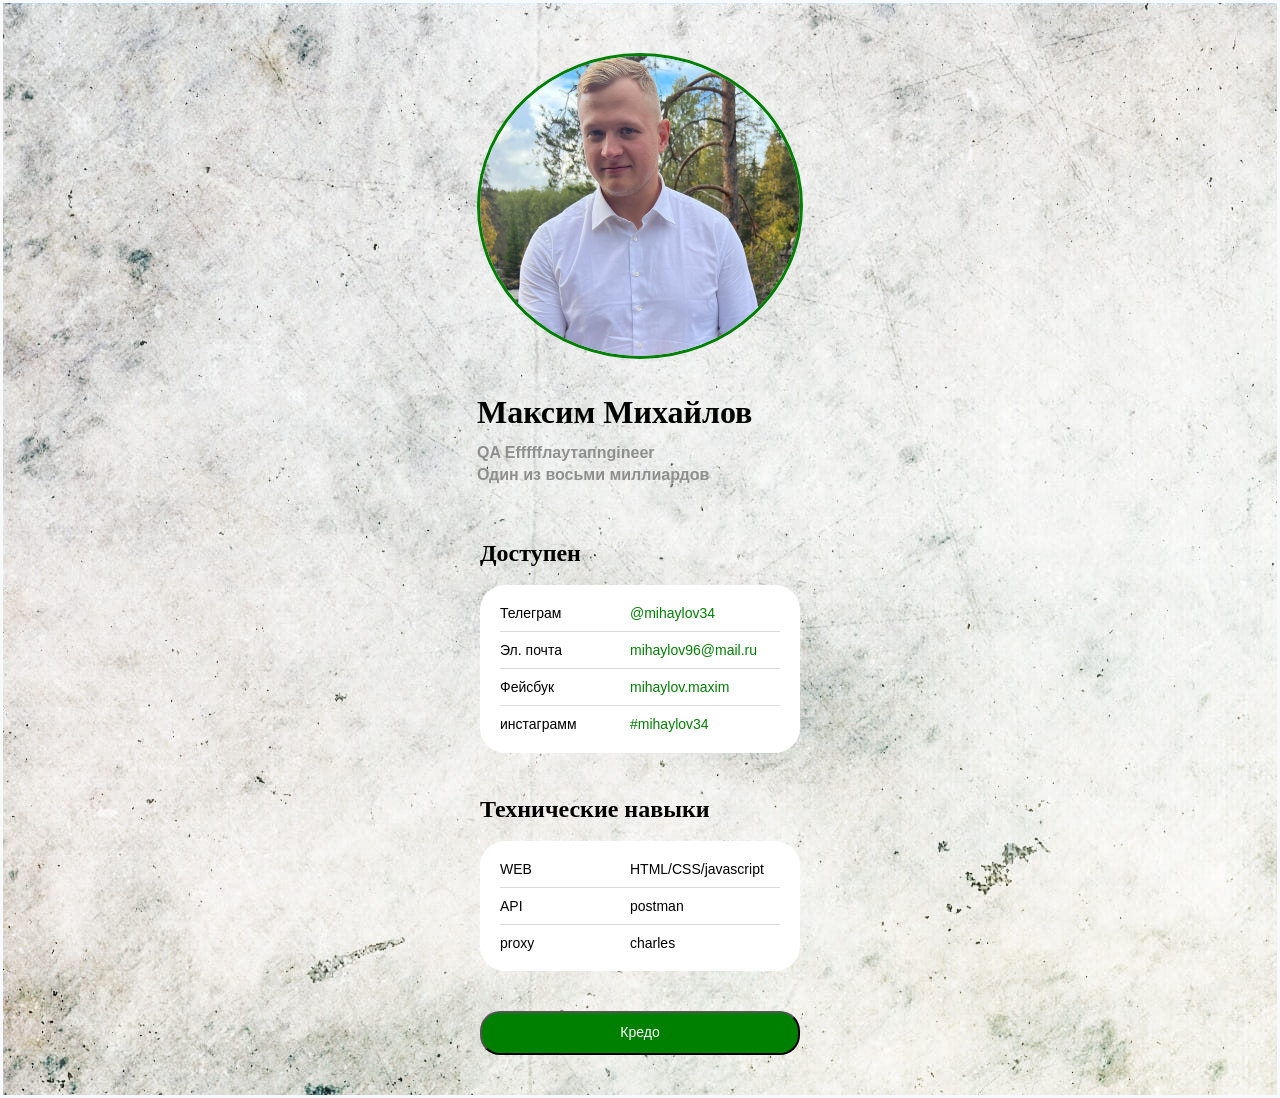
==== index.html @ e6ace0d9 "ааа" ====
<!DOCTYPE html>
<html lang="en">
  <head>
    <meta charset="UTF-8" />
    <meta http-equiv="X-UA-Compatible" content="IE=edge" />
    <meta name="viewport" content="width=device-width, initial-scale=1.0" />
    <link href="./normalize.css" rel="stylesheet" />
    <link href="./style.css" rel="stylesheet" />
    <link type="Image/x-icon" href="334.png" rel="icon">
    <title>Document</title>
  </head>
  <body>
    <header class="header">
      <img src="./avatar.png" alt="avatar" class="header__avatar" width="320" height="300" />
      <h1 class="header__title">Максим Михайлов</h1>
       <h2 class="header__subtitle">QA Efffffлаутапngineer</h2>
      <h3 class="header__subtitle">Один из восьми миллиардов</h3>
    </header>
    <main>
      <section class="links">
        <h2 class="links__header">Доступен</h2>
        <ul class="links__container">
          <li class="links__link">
            <p class="links__title">Телеграм</p>
            <a class="linsk__link" href="http://t.me/mihaylov34">@mihaylov34</a>
          </li>
          <li class="links__link">
            <p class="links__title">Эл. почта</p>
            <a class="linsk__link" href="mailto:mihaylov96@mail.ru"
              >mihaylov96@mail.ru</a
            >
          </li>
          <li class="links__link">
            <p class="links__title">Фейсбук</p>
            <a class="linsk__link" href="https://www.facebook.com/profile.php?id=100086972243587&mibextid=LQQJ4d"
              >mihaylov.maxim</a
            >
          </li>
          <li class="links__link">
            <p class="links__title">инстаграмм</p>
            <a class="linsk__link" href="https://instagram.com/mihaylov34?igshid=YmMyMTA2M2Y="
              >#mihaylov34</a
            >
          </li>
         
        </ul>
      </section>
      <section class="links">
        <h2 class="links__header">Технические навыки</h2>
        <ul class="links__container">
          <li class="links__link">
            <p class="links__title">WEB</p>
            <a class="links__title">HTML/CSS/javascript</a>
          </li>
          <li class="links__link">
            <p class="links__title">API</p>
            <a class="links__title">postman</a>
          </li>
          <li class="links__link">
            <p class="links__title">proxy</p>
            <a class="links__title">charles</a>
          </li>
          
        </ul>
      </section>
    </main>
    <footer>
      <button type = "button" class="button-link" href=""> Кредо 

    </footer>
    <script type="text/javascript" src="js.js"></script>
    <link type="Image/x-icon" href="333.png" rel="icon">

  </body>
</html>
---- style.css ----
body {
  font-family: "Helvetica";
  background-color: #fdfbfb;
  color:black;
  display: flex;
  flex-direction: column;
  justify-content: center;
  align-items: center;
  background:url(pxf.jpg);
  border: 3px solid rgb(248, 249, 250); 

}

.header {
  margin: 50px 0;
}

.header__avatar {
  border-radius: 50%;
  border: 3px solid green; 
}

.header__title {
  margin: 30px 0 10px 0;
  font-size: 32px;
  line-height: 1.2;
  font-family: "Helvetica Neue";
}

.header__subtitle {
  color: #8f8f8f;
  font-size: 16px;
  line-height: 1.4;
  margin: 0;
}

.links {
  width: 320px;
  margin-bottom: 40px;
}

.links__header {
  font-family: "Helvetica Neue";
  font-size: 24px;
  line-height: 1.4;
  margin: 0 0 15px 0;
}

.links__container {
  list-style-type: none;
  background: #ffffff;
  border-radius: 25px;
  display: flex;
  flex-direction: column;
  align-items: flex-start;
  padding: 20px 20px 10px;
  gap: 10px;
  flex: none;
  order: 1;
  flex-grow: 0;
  box-sizing: border-box;
  margin: 0;
}

.links__link,
.links__title {
  font-size: 14px;
  font-size: 1.4;
}

.links__link {
  display: flex;
  flex-direction: row;
  align-items: flex-start;
  padding: 0px 0px 10px;
  gap: 30px;
  border-bottom: 1px solid #dadada;
  width: 280px;
}

.links__link:last-child {
  border-bottom: none;
}

.linsk__link,
.links__link:visited {
  text-decoration: none;
  color: green;
}

.links__title {
  margin: 0;
  min-width: 100px;
}

footer {
  margin: 0 0 40px 0;
}
.button-link {
  box-sizing: border-box;
  display: flex;
  flex-direction: row;
  justify-content: center;
  align-items: center;
  padding: 10px;
  width: 320px;
  background: green;
  border-radius: 20px;

  font-size: 14px;
  line-height: 1.4;

  color: #ffffff;
  text-decoration: none;
}
img:hover {
  border: 3px solid green; /* Параметры рамки */
  border-radius: 70px; /* Радиус скругления */
    display: inline-block; 
    overflow: hidden; /* Скрываем всё за контуром */
    transition: 2s; /* Время эффекта */
    display: block; 
    transform: scale(1.1); /* Увеличиваем масштаб */
  }
  
 }
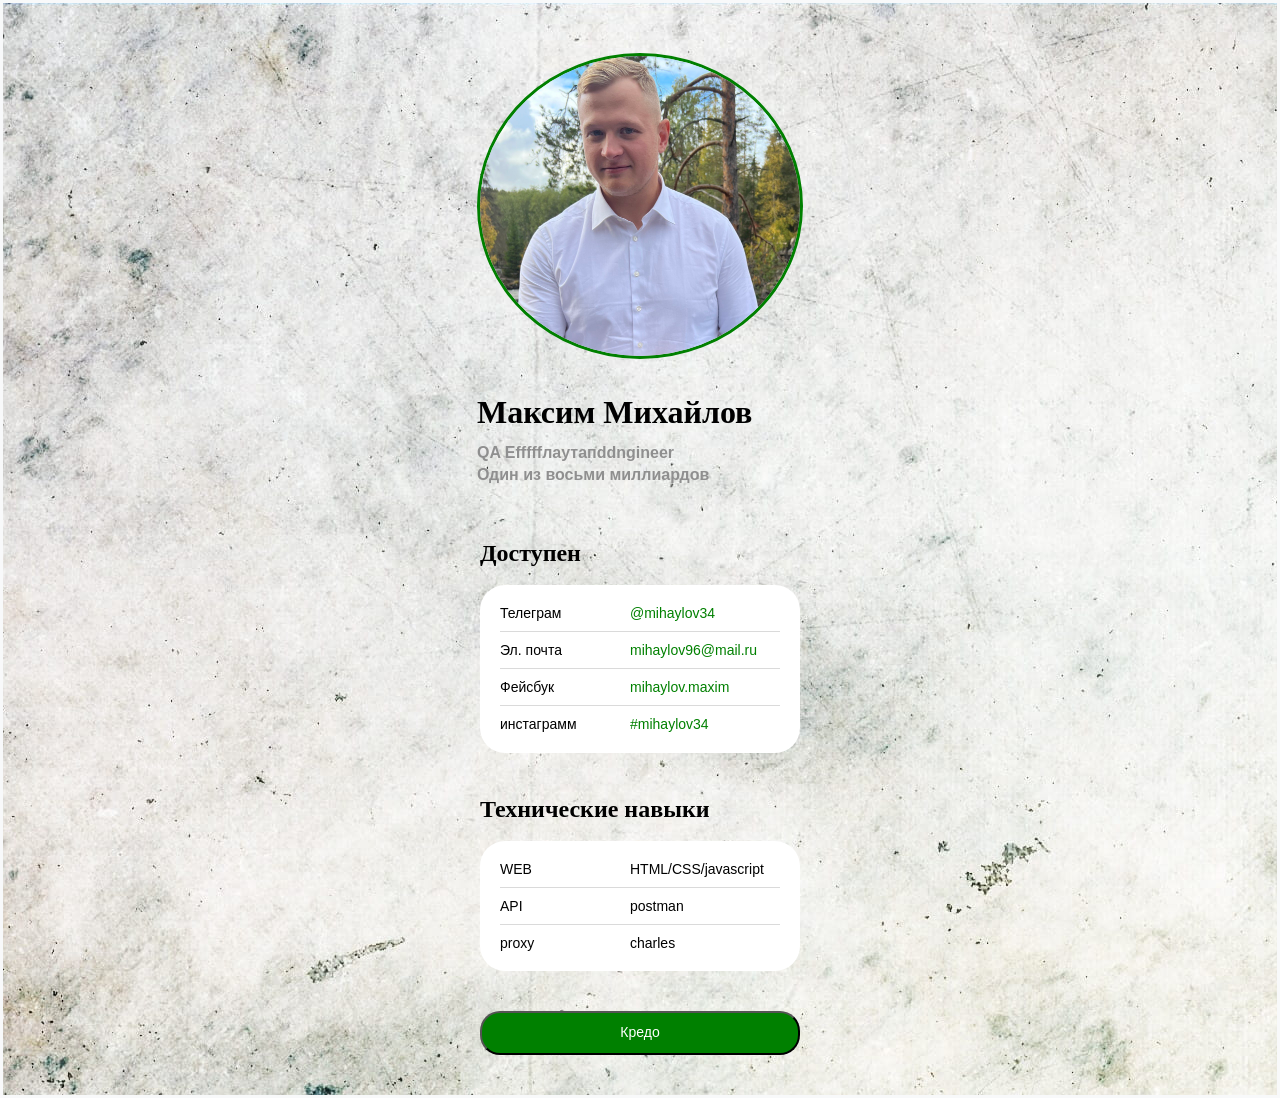
==== commit 0154fb86: "ввв" ====
--- a/index.html
+++ b/index.html
@@ -13,7 +13,7 @@
     <header class="header">
       <img src="./avatar.png" alt="avatar" class="header__avatar" width="320" height="300" />
       <h1 class="header__title">Максим Михайлов</h1>
-       <h2 class="header__subtitle">QA Efffffлаутапngineer</h2>
+       <h2 class="header__subtitle">QA Efffffлаутапddngineer</h2>
       <h3 class="header__subtitle">Один из восьми миллиардов</h3>
     </header>
     <main>
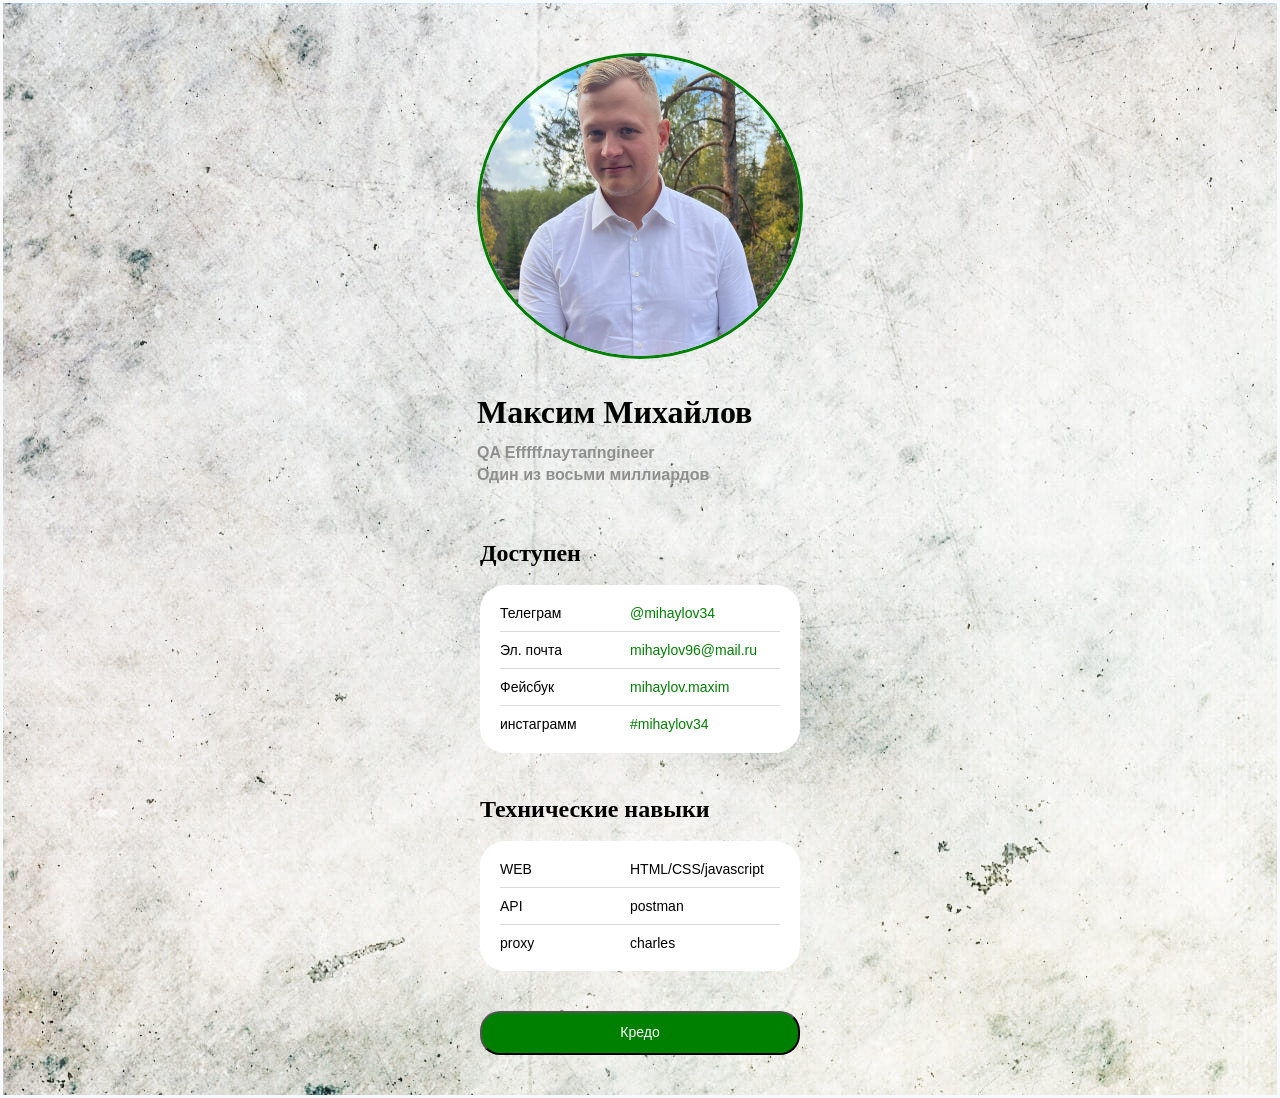
==== commit b4339f5c: "Merge pull request #1 from mihaylov34/findev-234 ааа" ====
--- a/index.html
+++ b/index.html
@@ -13,7 +13,7 @@
     <header class="header">
       <img src="./avatar.png" alt="avatar" class="header__avatar" width="320" height="300" />
       <h1 class="header__title">Максим Михайлов</h1>
-       <h2 class="header__subtitle">QA Efffffлаутапddngineer</h2>
+       <h2 class="header__subtitle">QA Efffffлаутапngineer</h2>
       <h3 class="header__subtitle">Один из восьми миллиардов</h3>
     </header>
     <main>
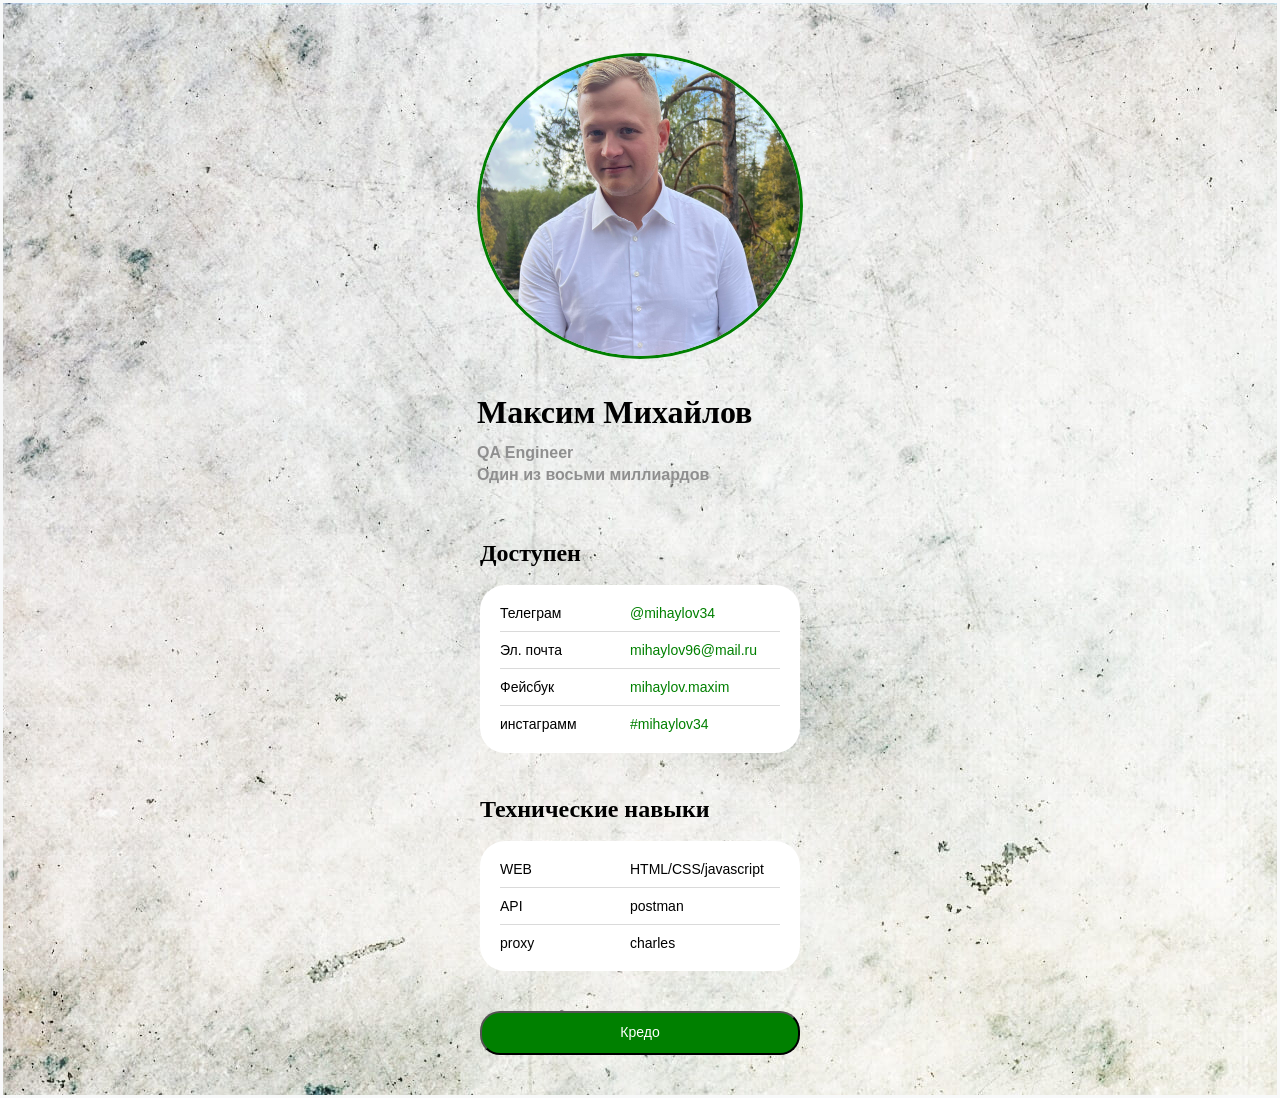
==== commit 50b3468c: "добавил заголовок" ====
--- a/index.html
+++ b/index.html
@@ -13,7 +13,7 @@
     <header class="header">
       <img src="./avatar.png" alt="avatar" class="header__avatar" width="320" height="300" />
       <h1 class="header__title">Максим Михайлов</h1>
-       <h2 class="header__subtitle">QA Efffffлаутапngineer</h2>
+       <h2 class="header__subtitle">QA Engineer</h2>
       <h3 class="header__subtitle">Один из восьми миллиардов</h3>
     </header>
     <main>
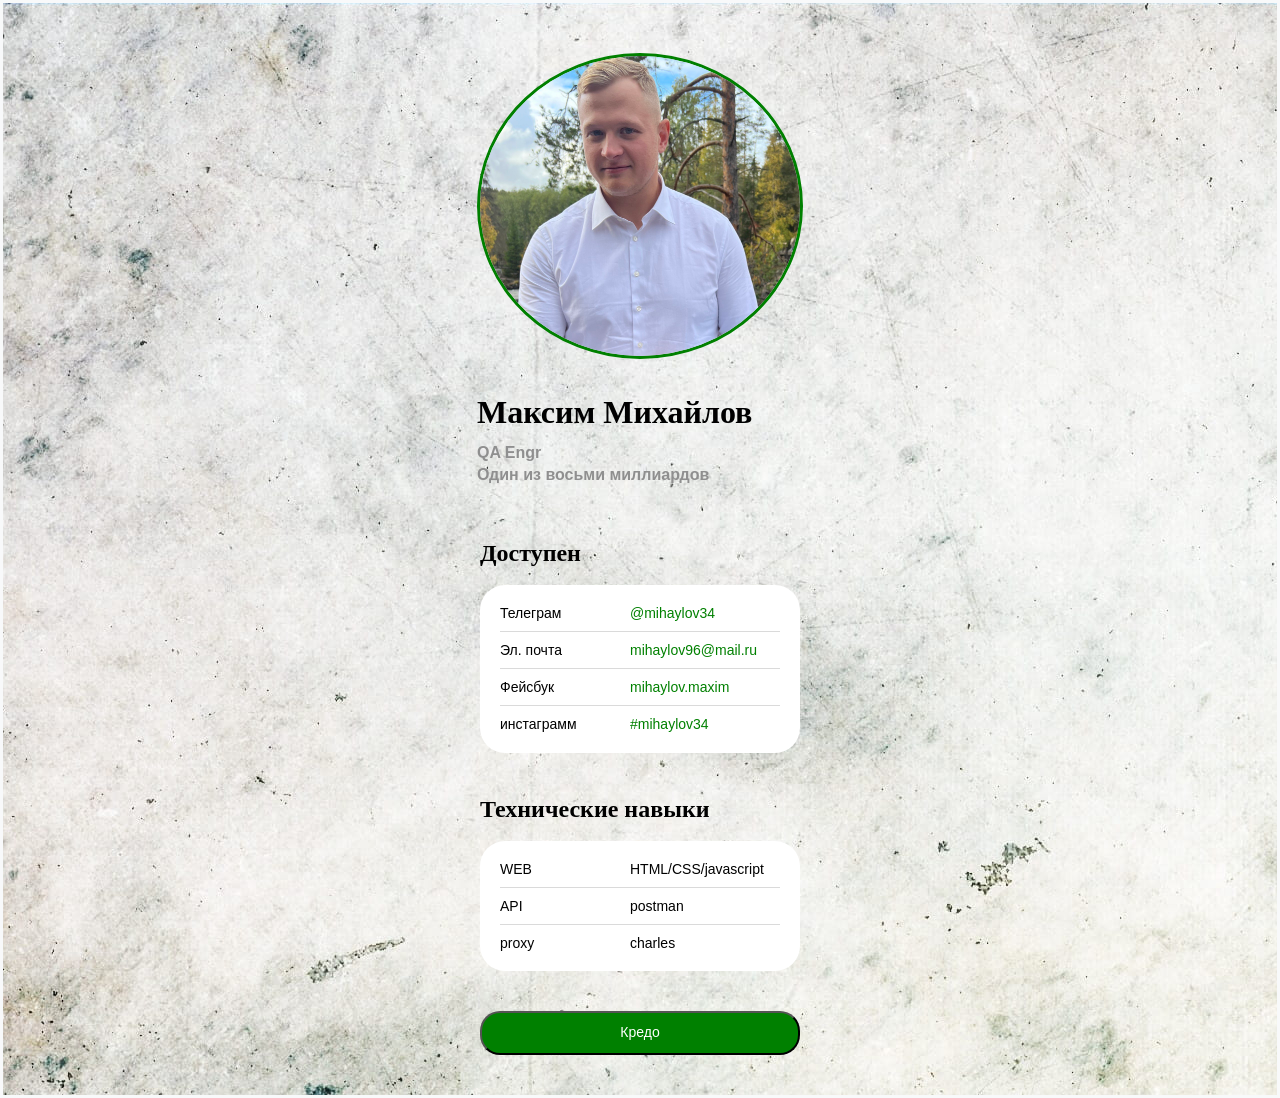
==== commit fb8ebbc5: "заголовоdк" ====
--- a/index.html
+++ b/index.html
@@ -13,7 +13,7 @@
     <header class="header">
       <img src="./avatar.png" alt="avatar" class="header__avatar" width="320" height="300" />
       <h1 class="header__title">Максим Михайлов</h1>
-       <h2 class="header__subtitle">QA Engineer</h2>
+       <h2 class="header__subtitle">QA  Engr</h2>
       <h3 class="header__subtitle">Один из восьми миллиардов</h3>
     </header>
     <main>
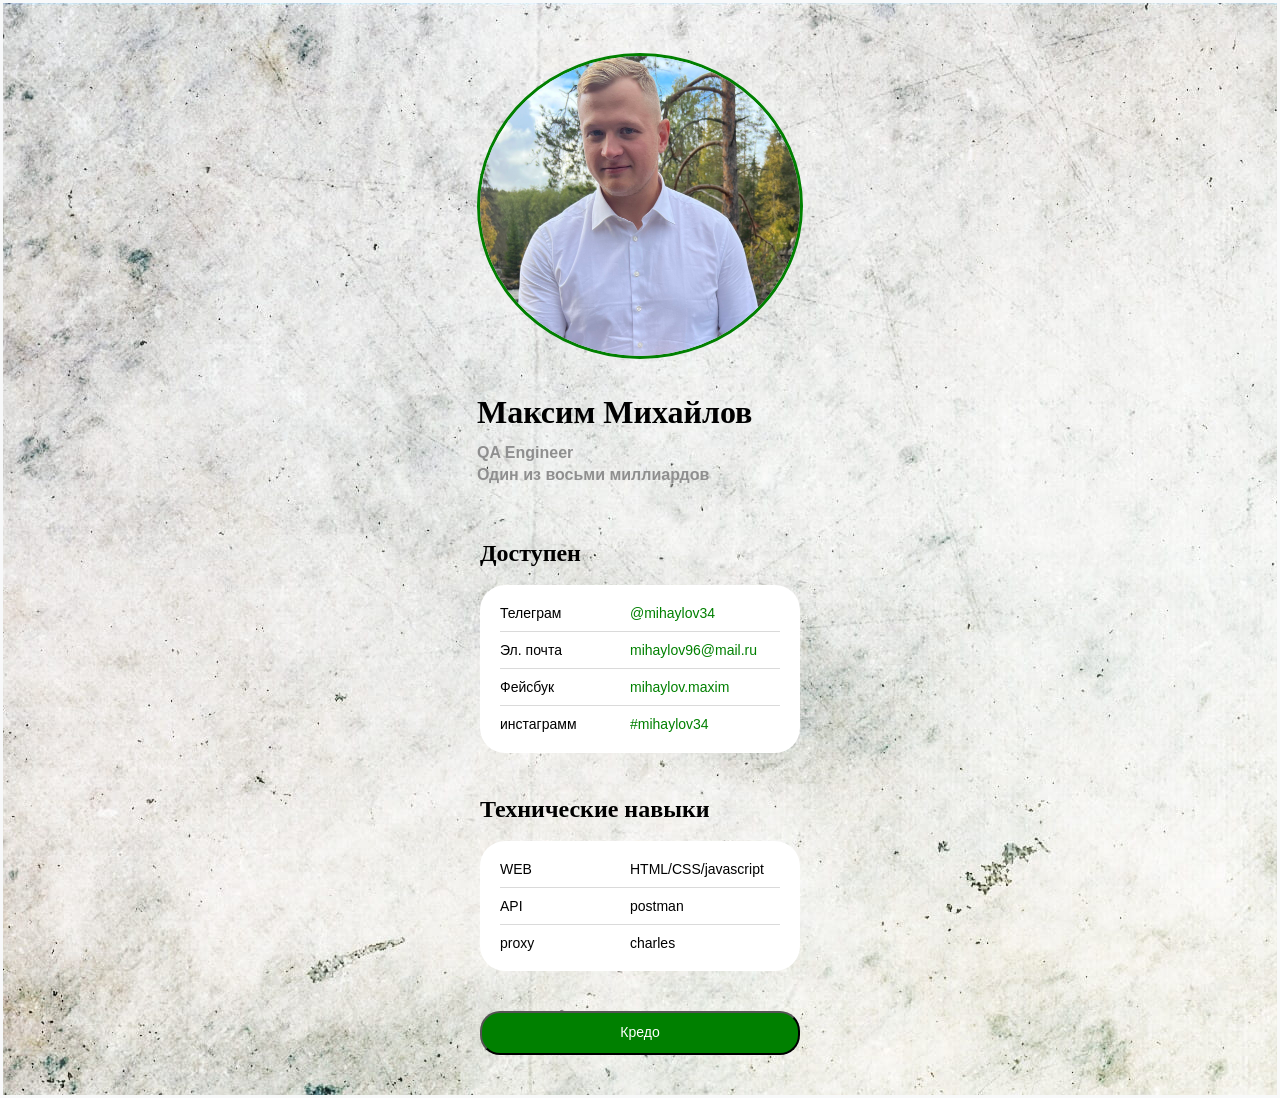
==== commit 94255e45: "заголовок" ====
--- a/index.html
+++ b/index.html
@@ -13,7 +13,7 @@
     <header class="header">
       <img src="./avatar.png" alt="avatar" class="header__avatar" width="320" height="300" />
       <h1 class="header__title">Максим Михайлов</h1>
-       <h2 class="header__subtitle">QA  Engr</h2>
+       <h2 class="header__subtitle">QA Engineer</h2>
       <h3 class="header__subtitle">Один из восьми миллиардов</h3>
     </header>
     <main>
